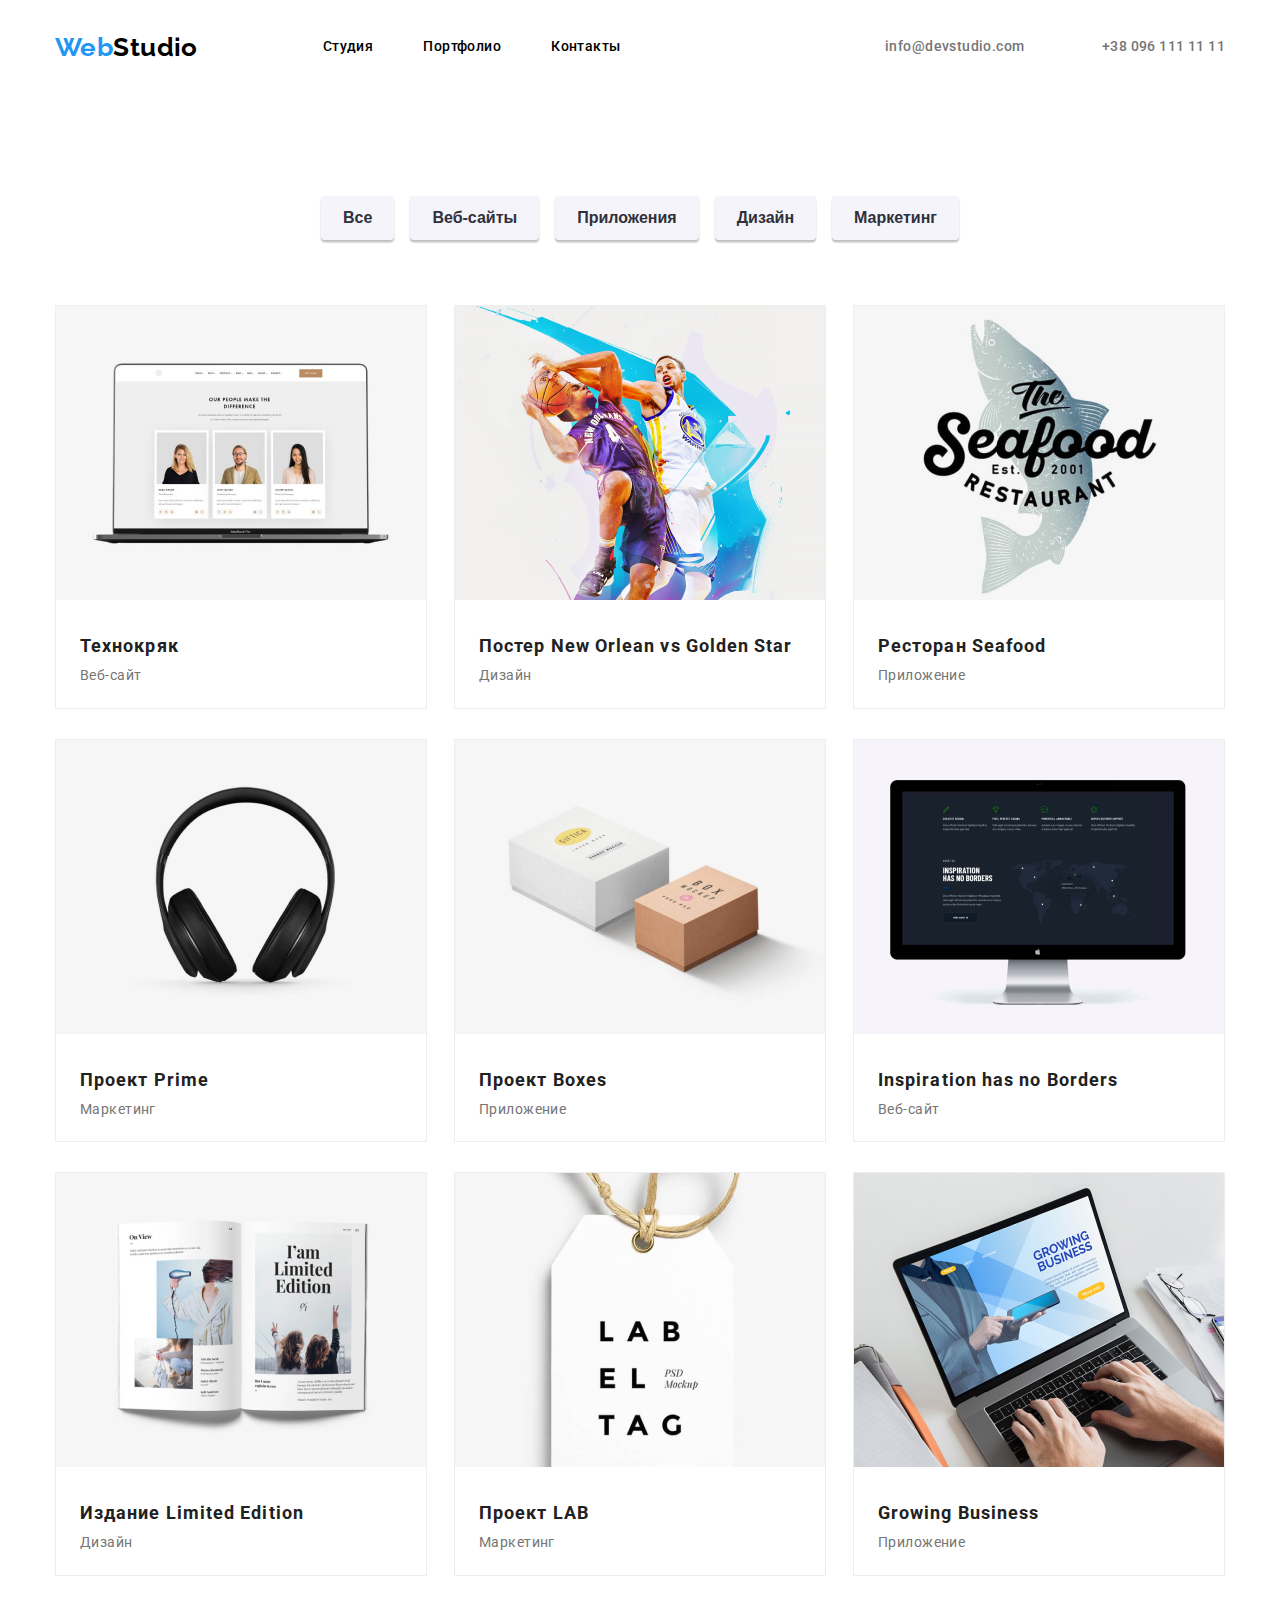
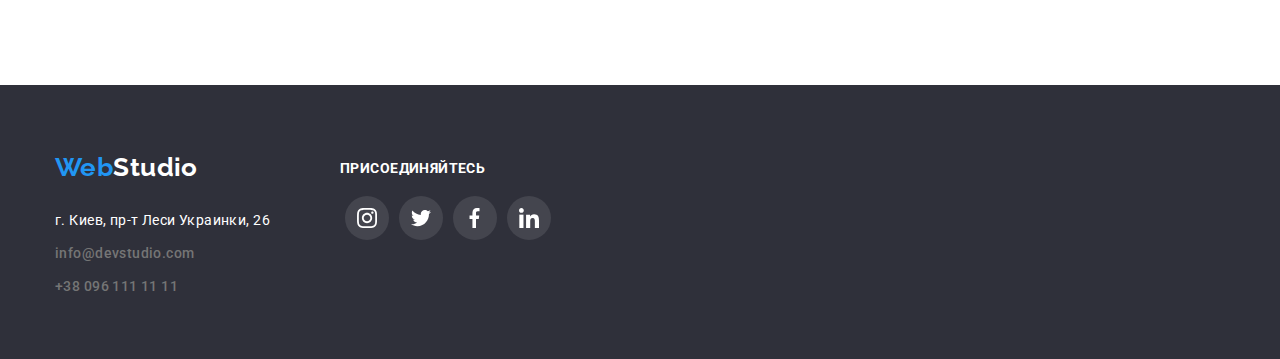
==== portfolio.html @ 5dfc267c "Initial commit" ====
<!DOCTYPE html>
<html lang="en">
<head>
    <meta charset="UTF-8">
    <meta http-equiv="X-UA-Compatible" content="IE=edge">
    <meta name="viewport" content="width=device-width, initial-scale=1.0">
    <title>KekPortfolio</title>
    <link rel="preconnect" href="https://fonts.googleapis.com">
    <link rel="preconnect" href="https://fonts.gstatic.com" crossorigin>
    <link href="https://fonts.googleapis.com/css2?family=Raleway:wght@700&family=Roboto:wght@400;500;700;900&display=swap"
        rel="stylesheet">
    <link rel="stylesheet" href="./css/reset.css">
    <link rel="stylesheet" href="./css/styles.css">
</head>
<body>
    <!-- HEADER -->
    <header class="header">
        <div class="header-inside">
            <nav class="webstudio-inline">
                <a class="webstudio" href="./index.html"><span class="web-blue">Web</span>Studio</a>
                <ul class="navigation">
                    <li><a class="nav-item" href="./index.html">Студия</a></li>
                    <li><a class="nav-item" href="">Портфолио</a></li>
                    <li><a class="nav-item" href="">Контакты</a></li>
                </ul>
            </nav>
            <div class="address-header">
                <a class="email" href="mailto:info@devstudio.com">info@devstudio.com</a>
                <a class="email" href="callto:380961111111">+38 096 111 11 11</a>
            </div>
        </div>
    </header>
    <!-- MAIN -->
    <main class="portfolio-main">
    <!-- buttons -->
        <section class="portfolio-inside">
            <ul class="pf-buttons">
                <li><button class="pf-button" type="button" >Все</button></li>
                <li><button class="pf-button" type="button" >Веб-сайты</button></li>
                <li><button class="pf-button" type="button" >Приложения</button></li>
                <li><button class="pf-button" type="button" >Дизайн</button></li>
                <li><button class="pf-button" type="button" >Маркетинг</button></li>
            </ul>
            <ul class="pf-pics">
                <li class="pf-item" >
                    <img src="./img/pf1.jpg" alt="ahahhah" width="370" >
                    <div class="pf-text" ><h3 class="pf-header" >Технокряк</h3>
                    <p>Веб-сайт</p>
                    </div>
                </li>
                <li class="pf-item" >
                    <img src="./img/pf2.jpg" alt="ahahhah" width="370" >
                    <div class="pf-text" ><h3 class="pf-header" >Постер New Orlean vs Golden Star</h3>
                    <p>Дизайн</p>
                    </div>
                </li>
                <li class="pf-item" >
                    <img src="./img/pf3.jpg" alt="ahahhah" width="370" >
                    <div class="pf-text" ><h3 class="pf-header" >Ресторан Seafood</h3>
                    <p>Приложение</p>
                    </div>
                </li>
                <li class="pf-item" >
                    <img src="./img/pf4.jpg" alt="ahahhah" width="370" >
                    <div class="pf-text" ><h3 class="pf-header" >Проект Prime</h3>
                    <p>Маркетинг</p>
                    </div>
                </li>
                <li class="pf-item" >
                    <img src="./img/pf5.jpg" alt="ahahhah" width="370" >
                    <div class="pf-text" ><h3 class="pf-header" >Проект Boxes</h3>
                    <p>Приложение</p>
                    </div>
                </li>
                <li class="pf-item" >
                    <img src="./img/pf6.jpg" alt="ahahhah" width="370" >
                    <div class="pf-text" ><h3 class="pf-header" >Inspiration has no Borders</h3>
                    <p>Веб-сайт</p>
                    </div>
                </li>
                <li class="pf-item" >
                    <img src="./img/pf7.jpg" alt="ahahhah" width="370" >
                    <div class="pf-text" ><h3 class="pf-header" >Издание Limited Edition</h3>
                    <p>Дизайн</p>
                    </div>
                </li>
                <li class="pf-item" >
                    <img src="./img/pf8.jpg" alt="ahahhah" width="370" >
                    <div class="pf-text" ><h3 class="pf-header" >Проект LAB</h3>
                    <p>Маркетинг</p>
                    </div>
                </li>
                <li class="pf-item" >
                    <img src="./img/pf9.jpg" alt="ahahhah" width="370" >
                    <div class="pf-text" ><h3 class="pf-header" >Growing Business</h3>
                    <p>Приложение</p>
                    </div>
                </li>
            </ul>
        </section>
    </main>
    <!-- FOOTER -->
    <footer class="footer">
        <div class="footer-inside">
            <div class="footer-adresses">
                <a class="webstudio white" href="./index.html"><span class="web-blue">Web</span>Studio</a>
                <address class="address"><a class="white"
                        href="https://www.google.com/maps/place/%D0%B1%D1%83%D0%BB.+%D0%9B%D0%B5%D1%81%D0%B8+%D0%A3%D0%BA%D1%80%D0%B0%D0%B8%D0%BD%D0%BA%D0%B8,+26,+%D0%9A%D0%B8%D0%B5%D0%B2,+02000/data=!4m2!3m1!1s0x40d4cf0e033ecbe9:0x57a4dffefec77da0?sa=X&ved=2ahUKEwjTja6EwPP2AhXPwosKHU-XCiwQ8gF6BAgHEAE">г.
                        Киев, пр-т Леси Украинки, 26</a></address>
                <a class="email ending" href="mailto:info@devstudio.com">info@devstudio.com</a>
                <a class="email" href="callto:380961111111">+38 096 111 11 11</a>
            </div>
            <div class="footer-socials">
                <!-- social links list -->
                <p class="fsoc-text">присоединяйтесь</p>
                <ul class="social-list-footer">
                    <li class="sl-item-footer">
                        <a href="#" class="sl-link-footer">
                            <svg class="sl-class-footer">
                                <use href="./img/svgs/sprunk.svg#icon-instagram"></use>
                            </svg>
                        </a>
                    </li>
                    <li class="sl-item-footer">
                        <a href="#" class="sl-link-footer">
                            <svg class="sl-class-footer">
                                <use href="./img/svgs/sprunk.svg#icon-twitter"></use>
                            </svg>
                        </a>
                    </li>
                    <li class="sl-item-footer">
                        <a href="#" class="sl-link-footer">
                            <svg class="sl-class-footer">
                                <use href="./img/svgs/sprunk.svg#icon-fbook"></use>
                            </svg>
                        </a>
                    </li>
                    <li class="sl-item-footer">
                        <a href="#" class="sl-link-footer">
                            <svg class="sl-class-footer">
                                <use href="./img/svgs/sprunk.svg#icon-linkedin"></use>
                            </svg>
                        </a>
                    </li>
                </ul>
            </div>
        </div>
    </footer>
</body>
</html>
---- css/styles.css ----
/* HEADER */
:root {
  --blue-color: #2196f3;
  --gray-color: #757575;
}
body {
  font-family: "Roboto";
  font-size: 14px;
  line-height: 1.7;
  color: #757575;
  letter-spacing: 0.03em;
}
a {
  text-decoration: none;
  color: black;
}

.header {
  padding: 25px 0;
}

.header-inside {
  max-width: 1170px;
  margin: 0 auto;
  /* padding: 25px 0; */
  display: flex;
  justify-content: space-between;
  flex-wrap: wrap;
}
.webstudio-inline {
  display: flex;
  flex-wrap: wrap;
}
.webstudio {
  font-family: "Raleway";
  font-style: normal;
  font-weight: 700;
  font-size: 26px;
}
.web-blue {
  color: var(--blue-color);
}
.navigation {
  margin-left: 100px;
  display: flex;
  justify-content: space-between;
  align-items: center;
}
.nav-item {
  margin: 0 25px 0 25px;
  font-weight: 500;
  transition: 0.5s;
}
.nav-item:hover {
  color: var(--blue-color);
}
.address-header {
  color: var(--gray-color);
  width: 340px;
  display: flex;
  justify-content: space-between;
  align-items: center;
}
.email {
  color: var(--gray-color);
  transition: 0.5s;
  font-weight: 500;
}
.email:hover {
  color: var(--blue-color);
}
.email:hover .svgsmall {
  fill: var(--blue-color)
}
.svgsmall {
  width: 16px;
  height: 12px;
  display: inline;
  margin-right: 10px;
  transition: 0.5s;
  fill: var(--gray-color)
}
/* SOLUTIONS FOR BUISNESS */
.solutions {
  display: flex;
  justify-content: center;
  height: 600px;
  background: linear-gradient(rgba(47, 48, 58, 0.4), rgba(47, 48, 58, 0.4)), url(../img/bgi.jpg) center/cover no-repeat ;
  background-color: ;
  padding: 200px 0;
}
.solutions-inside {
  max-width: 700px;
  text-align: center;
}
.solutions-text {
  text-transform: uppercase;
  font-weight: 900;
  font-size: 44px;
  line-height: 60px;
  color: white;
  letter-spacing: 0.06em;
}
.solutions-button {
  background-color: var(--blue-color);
  color: white;
  font-weight: 700;
  font-size: 16px;
  width: 200px;
  height: 50px;
  letter-spacing: 0.06em;
  margin-top: 30px;
  cursor: pointer;
  border-radius: 4px;
  border: 0px;
}

/* WHAT WE DO */
.whatWeDo {
  padding-bottom: 94px;
}
.whatWeDo-inside {
  max-width: 1170px;
  margin: 0 auto;
  padding-top: 94px;
}
/* 4 hor texts */
.sometexts {
  display: flex;
  justify-content: space-between;
}
.sometexts-item {
  max-width: 270px;
}
.sometexts-item-fill {
  width: 270px;
  height: 120px;
  border-radius: 4px;
  background-color: #F5F4FA;
  display: flex;
  justify-content: center;
  align-items: center;
  margin-bottom: 30px;
  }
.horiz-texts-svgs {
  height: 70px;
  }
.icon {
  display: inline-block;
  width: 70px;
  height: 70px;
}
.st-head {
  margin-bottom: 10px;
  font-weight: 700;
  line-height: 16px;
  letter-spacing: 0.03em;
  text-transform: uppercase;
  color: #212121;
}
/* wh we do text*/
.wwd-text {
  font-weight: 700;
  font-size: 36px;
  line-height: 42px;
  text-align: center;
  letter-spacing: 0.03em;
  color: #212121;
  margin-top: 94px;
}
/* 3 pics */
.pics {
  flex-wrap: wrap;
  margin-top: 50px;
  display: flex;
  justify-content: space-between;
}
/* DREAM TEAM */
.dreamTeam {
  background-color: #f5f4fa;
  padding-top: 94px;
  padding-bottom: 50px;
}
.dreamTeam-inside {
  max-width: 1170px;
  margin: 0 auto;
}
.dt-text {
  font-weight: 700;
  font-size: 36px;
  color: #212121;
  text-align: center;
  margin: 0px 0 50px 0;
}
.bobs {
  display: flex;
  flex-wrap: wrap;
  justify-content: space-between;
}
.bobs-item {

  display: flex;
  flex-direction: column;
  align-items: center;
  width: fit-content;
  box-shadow: 0px 1px 3px rgba(0, 0, 0, 0.12), 0px 1px 1px rgba(0, 0, 0, 0.14),
    0px 2px 1px rgba(0, 0, 0, 0.2);
  border-radius: 0px 0px 4px 4px;
  background-color: white;
}
.bobs-header {
  font-weight: 500;
  font-size: 16px;
  color: #212121;
}
.bobs-text {
  display: flex;
  flex-direction: column;
  align-items: center;
  padding: 30px 30px;
}
.bt-work {
  font-size: 16px;
  margin-top: 10px;
}
.social-list {
  margin-top: 16px;
  display: flex;
  justify-content: space-between;
}
.sl-item {
  margin: 0 5px;
  border-radius: 50%;
}
.social-list-link {
  
  height: 44px;
  width: 44px;
  display: flex;
  justify-content: center;
  align-items: center;
}
.sl-class {
  width: 20px;
  height: 20px;
  /* margin-top: 7px; */
  fill: #757575;
}
.sl-item:hover {
  background-color: var(--blue-color);
}

.social-list-link:hover .sl-class {
  fill: white;
}



/* CLIENTS */

.header-clients {
  font-weight: 700;
  font-size: 36px;
  color: #212121;
  text-align: center;
  margin-top: 94px;
}
.clients-list {
  display: flex;
  justify-content: space-between;
  max-width: 1170px;
  margin: 0 auto;
  margin-top: 50px;
  margin-bottom: 95px;
}
.clients-item {
  height: 50%;
  width: 50%;
  border: 1px solid #AFB1B8;
  border-radius: 4px;
  padding: 10px 35px;
  margin: 0 15px;
  fill: #AFB1B8;
  transition: 0.5s;
}
.clients-item:hover {
  fill: var(--blue-color);
  border-color: var(--blue-color);
}
.cl-list-item {
  display: flex;
  justify-content: center;
  align-items: center;
}


/* FOOTER */
.footer {
  background-color: #2f303a;
  padding: 60px 0;
}
.footer-inside {
  max-width: 1170px;
  display: flex;
  margin: 0 auto;
  
}
.footer-adresses {
  display: flex;
  flex-direction: column;
  justify-content: space-between;

}
.address {
  margin-top: 20px;
  color: white;
}
.ending {
  margin: 9px 0;
}
.white {
  color: white;
}
.footer-socials {
  margin: 15px 0 0 70px;
}
.fsoc-text {
  font-weight: 700;
  line-height: 16px;
  letter-spacing: 0.03em;
  text-transform: uppercase;
  color: #FFFFFF;
  margin-bottom: 20px;
}
.social-list-footer {
  display: flex;
  
}
.sl-item-footer {
  display: flex;
  justify-content: center;
  align-items: center;
  width: 44px;
  height: 44px;
  background-color: rgba(255, 255, 255, 0.1);
  margin: 0 5px;
  fill: white;
  border-radius: 50%;
}
.sl-link-footer {
  margin-top: 5px;
}
.sl-class-footer {
  margin-top: 3px;
  width: 20px;
  height: 20px;
}
.sl-item-footer:hover {
  background-color: var(--blue-color);
}
/* PORTFOLIO */
.portfolio-main {
  padding-top: 94px;
}
.portfolio-inside {
  max-width: 1170px;
  margin: 0 auto;
  padding-bottom: 94px;
}
.pf-buttons {
  display: flex;
  width: fit-content;
  margin: 0 auto;
}
.pf-button {
  color: #2f303a;
  padding: 13px 22px;
  margin: 8px;
  background-color: #f5f4fa;
  border-radius: 4px;
  border: 0;
  margin-bottom: 50px;
  cursor: pointer;
  transition: 0.5s;
  font-weight: 700;
  font-size: 16px;
  box-shadow: 0px 3px 1px rgba(0, 0, 0, 0.1),
  0px 1px 2px rgba(0, 0, 0, 0.08),
  0px 2px 2px rgba(0, 0, 0, 0.12);
}
.pf-button:hover {
  background-color: var(--blue-color);
  color: #f5f4fa;
}
.pf-pics {
  display: flex;
  justify-content: space-between;
  flex-wrap: wrap;
}
.pf-item {
  background: #ffffff;
  border: 1px solid #eeeeee;
  box-sizing: border-box;
  margin: 15px 0;
}
.pf-text {
  padding: 20px 24px;
}

.pf-header {
  font-family: "Roboto";
  font-style: normal;
  font-weight: 700;
  font-size: 18px;
  line-height: 36px;
  letter-spacing: 0.06em;
  color: #212121;
}
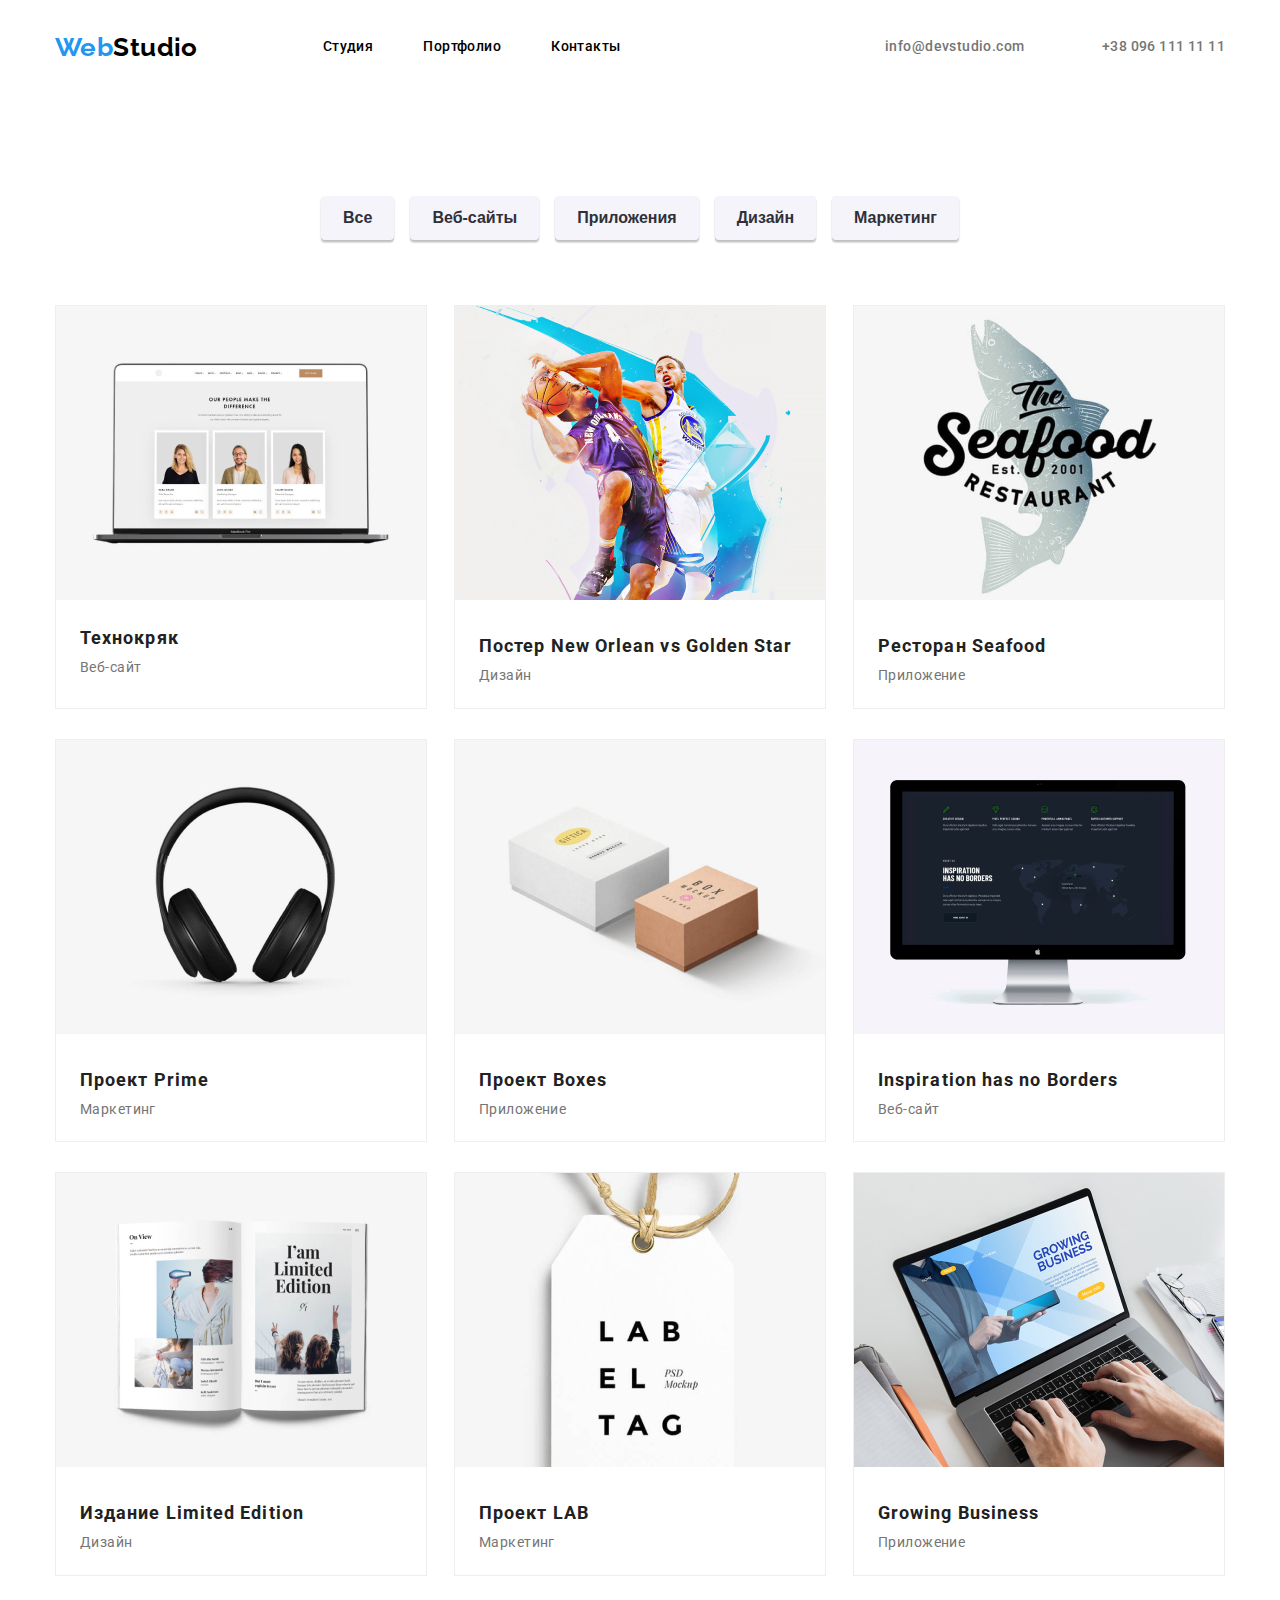
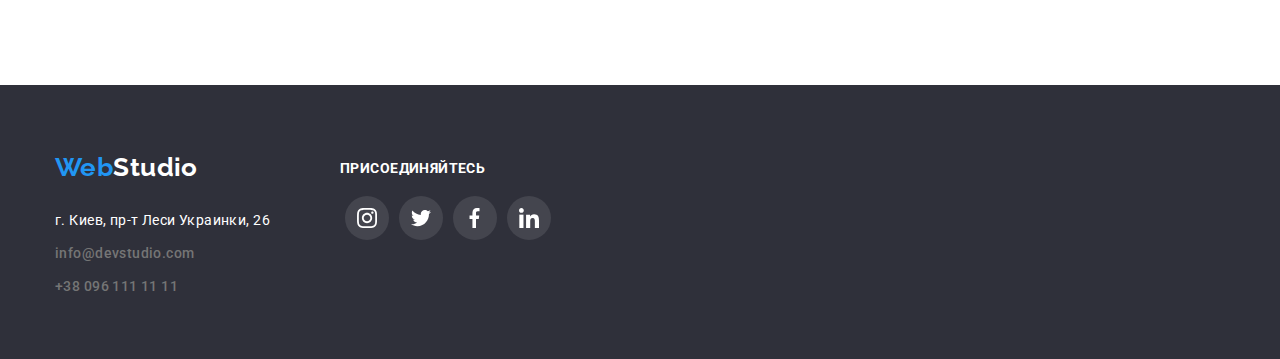
==== commit 77dae273: "v1 0" ====
--- a/portfolio.html
+++ b/portfolio.html
@@ -43,7 +43,12 @@
             </ul>
             <ul class="pf-pics">
                 <li class="pf-item" >
-                    <img src="./img/pf1.jpg" alt="ahahhah" width="370" >
+                    <div class="box">
+                        <div class="overlay">
+                            <p>Ресурс предлагает комплексные предложения с разным уровнем функционала и сервисов. Все это позволит посетителю получить
+                            исчерпывающие сведения о компании или частном лице.</p>
+                        </div>
+                    </div>
                     <div class="pf-text" ><h3 class="pf-header" >Технокряк</h3>
                     <p>Веб-сайт</p>
                     </div>
--- a/css/styles.css
+++ b/css/styles.css
@@ -86,7 +86,7 @@
   justify-content: center;
   height: 600px;
   background: linear-gradient(rgba(47, 48, 58, 0.4), rgba(47, 48, 58, 0.4)), url(../img/bgi.jpg) center/cover no-repeat ;
-  background-color: ;
+  background-color: rgba(0, 0, 0, 0.1);
   padding: 200px 0;
 }
 .solutions-inside {
@@ -114,7 +114,70 @@
   border-radius: 4px;
   border: 0px;
 }
-
+/* modal window */
+.is-hidden {
+  visibility: hidden;
+  opacity: 0;
+}
+.backdrop {
+  position: fixed;
+  display: flex;
+  justify-content: center;
+  align-items: center;
+  width: 100%;
+  height: 100%;
+  top: 0;
+  left: 0;
+  background-color: rgba(0, 0, 0, 0.4);
+}
+.modal {
+  position: relative;
+  height: 581px;
+  width: 528px;
+  padding: 40px;
+  background-color: #fff;
+  
+}
+.modal-close {
+  position: absolute;
+  width: 30px;
+  height: 30px;
+  top: 30px;
+  right: 30px;
+  border: 1px solid rgba(0, 0, 0, 0.1);
+  border-radius: 50%;
+}
+.modal-close::before {
+  content: '';
+  display: inline-block;
+  position: absolute;
+  width: 18px;
+  height: 2px;
+  top: 13px;
+  right: 5px;
+  background-color: rgba(0, 0, 0, 0.1);
+  transform: rotate(45deg);
+}
+
+.modal-close::after {
+  content: '';
+  display: inline-block;
+  position: absolute;
+  width: 18px;
+  height: 2px;
+  top: 13px;
+  right: 5px;
+  background-color: rgba(0, 0, 0, 0.1);
+  transform: rotate(-45deg);
+}
+
+.modal-close:hover {
+  background-color: var(--blue-color);
+}
+
+.modal-close-btn::after {
+  
+}
 /* WHAT WE DO */
 .whatWeDo {
   padding-bottom: 94px;
@@ -174,6 +237,21 @@
   margin-top: 50px;
   display: flex;
   justify-content: space-between;
+}
+.pics-item {
+  position: relative;
+}
+.pics-text {
+  position: absolute;
+  width: 370px;
+  height: 70px;
+  text-align: center;
+  color: #fff;
+  font-weight: 700;
+  bottom: 7px;
+  padding: 27px 0;
+  text-transform: uppercase;
+  background-color: rgba(47, 48, 58, 0.8);
 }
 /* DREAM TEAM */
 .dreamTeam {
@@ -402,7 +480,54 @@
   border: 1px solid #eeeeee;
   box-sizing: border-box;
   margin: 15px 0;
-}
+  transition: 250ms;
+  transition-timing-function: cubic-bezier(0.4,
+  0,
+  0.2,
+  1);
+}
+
+.box {
+  position: relative;
+  width: 370px;
+  height: 294px;
+  margin-left: auto;
+  margin-right: auto;
+  background: url(../img/pf1.jpg);
+  overflow: hidden;
+}
+
+.pf-item:hover .overlay {
+  transform: translatey(0);
+}
+.pf-item:hover {
+  box-shadow: 0px 1px 1px rgba(0, 0, 0, 0.12),
+  0px 4px 4px rgba(0, 0, 0, 0.06),
+  1px 4px 6px rgba(0, 0, 0, 0.16);
+}
+.overlay {
+  font-size: 18px;
+  line-height: 28px;
+  letter-spacing: 0.03em;
+  padding: 53px 24px;
+  position: absolute;
+  top: 0;
+  left: 0;
+  width: 100%;
+  height: 100%;
+  background-color: rgba(33, 150, 243, 0.9);
+  transform: translatey(+100%);
+  transition: transform 250ms ease;
+
+}
+
+.overlay>p {
+  color: #fff;
+  padding: 10px;
+  margin: 0;
+  font-size: 18px;
+}
+
 .pf-text {
   padding: 20px 24px;
 }
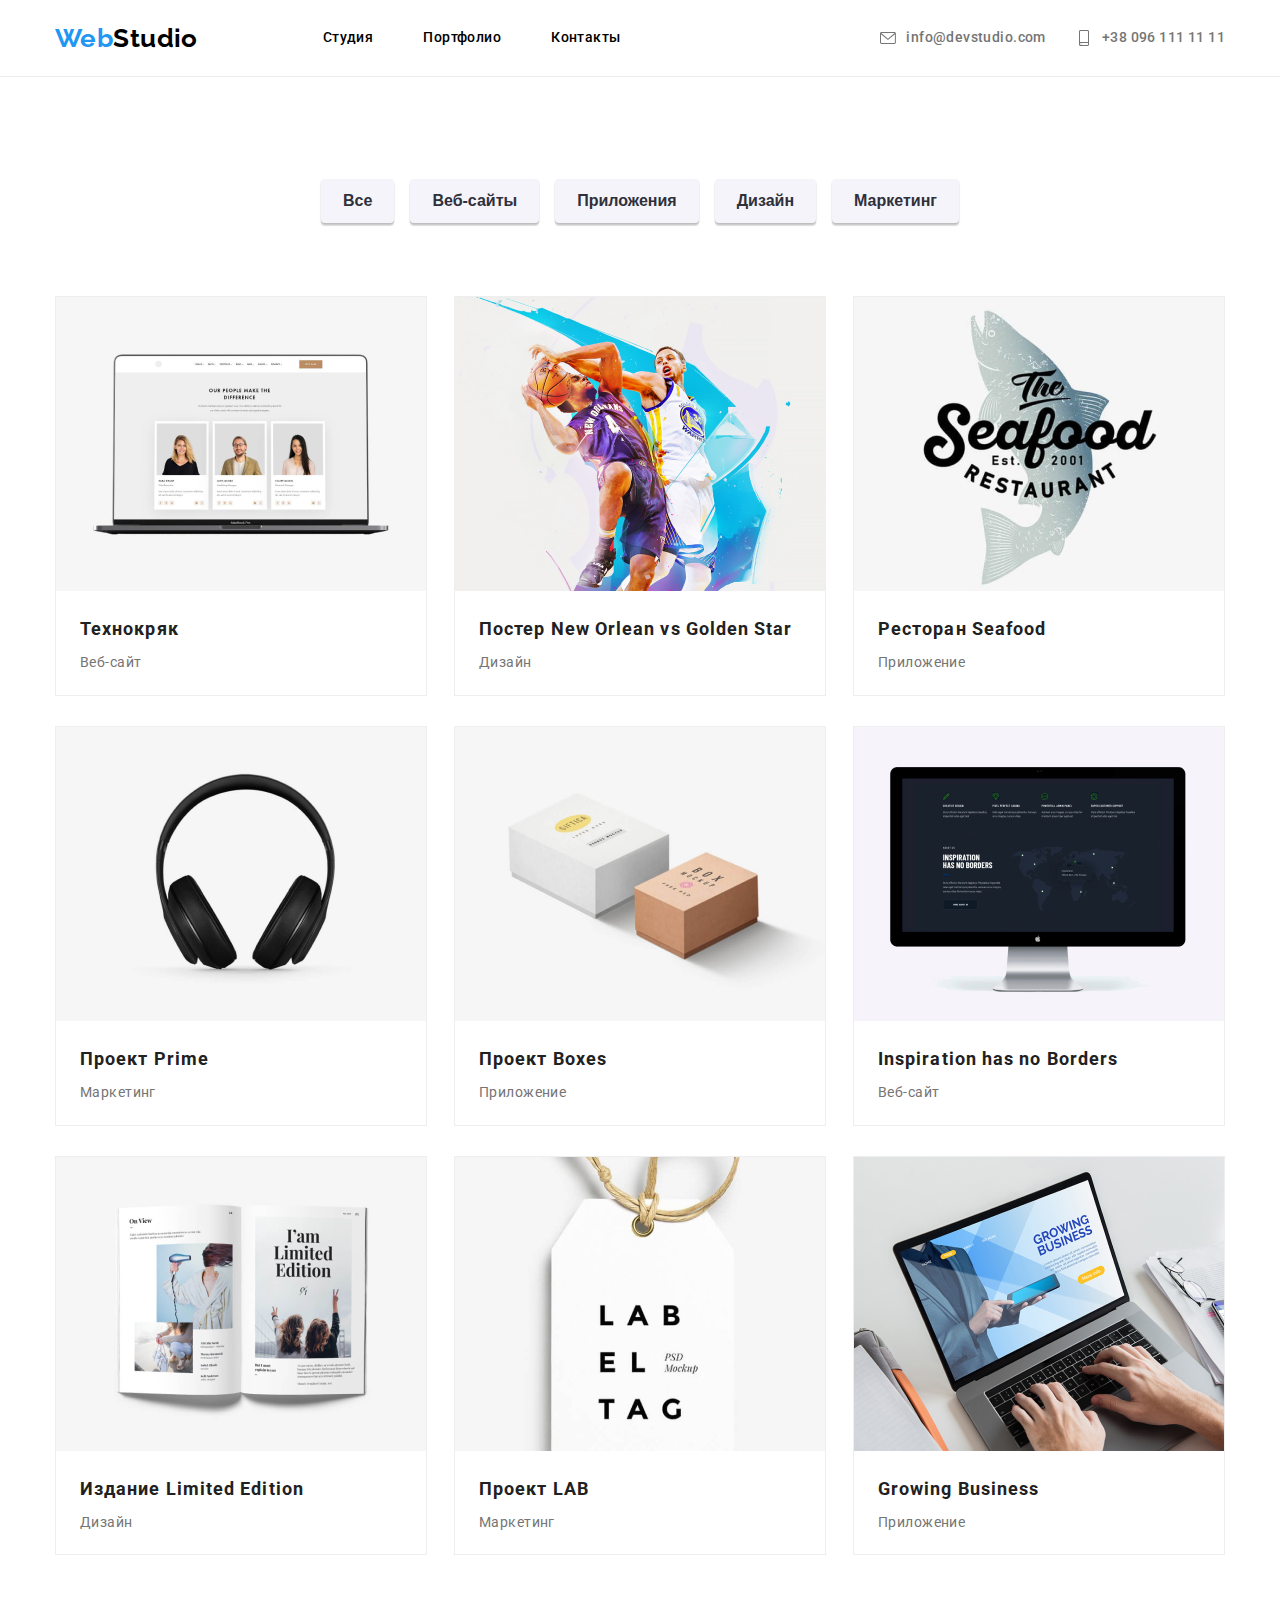
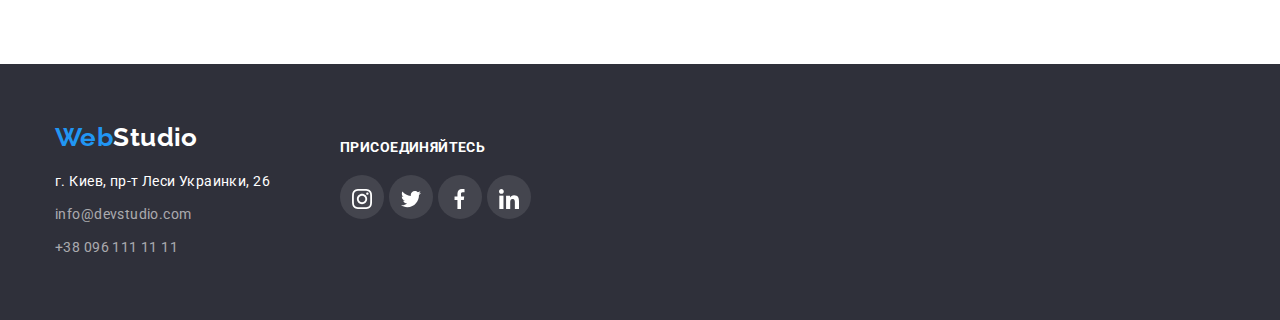
==== commit 08489b97: "v1.1" ====
--- a/portfolio.html
+++ b/portfolio.html
@@ -15,25 +15,31 @@
 <body>
     <!-- HEADER -->
     <header class="header">
-        <div class="header-inside">
-            <nav class="webstudio-inline">
-                <a class="webstudio" href="./index.html"><span class="web-blue">Web</span>Studio</a>
-                <ul class="navigation">
-                    <li><a class="nav-item" href="./index.html">Студия</a></li>
-                    <li><a class="nav-item" href="">Портфолио</a></li>
-                    <li><a class="nav-item" href="">Контакты</a></li>
+        <div class="header__container container">
+            <nav class="header__nav">
+                <a class="logo" href="./index.html"><span class="logo__colored">Web</span>Studio</a>
+                <ul class="header__menu">
+                    <li class="header__menu-item"><a class="header__menu-link" href="./index.html">Студия</a></li>
+                    <li class="header__menu-item"><a class="header__menu-link" href="./portfolio.html">Портфолио</a></li>
+                    <li class="header__menu-item"><a class="header__menu-link" href="">Контакты</a></li>
                 </ul>
             </nav>
-            <div class="address-header">
-                <a class="email" href="mailto:info@devstudio.com">info@devstudio.com</a>
-                <a class="email" href="callto:380961111111">+38 096 111 11 11</a>
-            </div>
+            <ul class="header__address">
+                <li class="header__address-item"><a class="header__address-link" href="mailto:info@devstudio.com"><svg
+                            class="header__address-icon">
+                            <use href="./img/svgs/sprunk.svg#icon-email"></use>
+                        </svg>info@devstudio.com</a></li>
+                <li class="header__address-item"><a class="header__address-link" href="callto:380961111111"><svg
+                            class="header__address-icon">
+                            <use href="./img/svgs/sprunk.svg#icon-callto"></use>
+                        </svg>+38 096 111 11 11</a></li>
+            </ul>
         </div>
     </header>
     <!-- MAIN -->
-    <main class="portfolio-main">
+    <main>
     <!-- buttons -->
-        <section class="portfolio-inside">
+        <section class="container _inside">
             <ul class="pf-buttons">
                 <li><button class="pf-button" type="button" >Все</button></li>
                 <li><button class="pf-button" type="button" >Веб-сайты</button></li>
@@ -44,59 +50,116 @@
             <ul class="pf-pics">
                 <li class="pf-item" >
                     <div class="box">
+                        <img src="./img/pf1.jpg" alt=""> 
                         <div class="overlay">
                             <p>Ресурс предлагает комплексные предложения с разным уровнем функционала и сервисов. Все это позволит посетителю получить
                             исчерпывающие сведения о компании или частном лице.</p>
                         </div>
                     </div>
-                    <div class="pf-text" ><h3 class="pf-header" >Технокряк</h3>
+                    <div class="pf-text" >
+                        <h3 class="pf-header">Технокряк</h3>
                     <p>Веб-сайт</p>
                     </div>
                 </li>
                 <li class="pf-item" >
-                    <img src="./img/pf2.jpg" alt="ahahhah" width="370" >
+                    <div class="box box-item2">
+                        <div class="overlay">
+                            <p>Ресурс предлагает комплексные предложения с разным уровнем функционала и сервисов. Все это позволит
+                                посетителю получить
+                                исчерпывающие сведения о компании или частном лице.</p>
+                        </div>
+                    </div>
+                  
                     <div class="pf-text" ><h3 class="pf-header" >Постер New Orlean vs Golden Star</h3>
                     <p>Дизайн</p>
                     </div>
                 </li>
                 <li class="pf-item" >
-                    <img src="./img/pf3.jpg" alt="ahahhah" width="370" >
+                    <div class="box box-item3">
+                        <div class="overlay">
+                            <p>Ресурс предлагает комплексные предложения с разным уровнем функционала и сервисов. Все это позволит
+                                посетителю получить
+                                исчерпывающие сведения о компании или частном лице.</p>
+                        </div>
+                    </div>
+                    
                     <div class="pf-text" ><h3 class="pf-header" >Ресторан Seafood</h3>
                     <p>Приложение</p>
                     </div>
                 </li>
                 <li class="pf-item" >
-                    <img src="./img/pf4.jpg" alt="ahahhah" width="370" >
+                    <div class="box box-item4">
+                        <div class="overlay">
+                            <p>Ресурс предлагает комплексные предложения с разным уровнем функционала и сервисов. Все это позволит
+                                посетителю получить
+                                исчерпывающие сведения о компании или частном лице.</p>
+                        </div>
+                    </div>
+                    
                     <div class="pf-text" ><h3 class="pf-header" >Проект Prime</h3>
                     <p>Маркетинг</p>
                     </div>
                 </li>
                 <li class="pf-item" >
-                    <img src="./img/pf5.jpg" alt="ahahhah" width="370" >
+                    <div class="box box-item5">
+                        <div class="overlay">
+                            <p>Ресурс предлагает комплексные предложения с разным уровнем функционала и сервисов. Все это позволит
+                                посетителю получить
+                                исчерпывающие сведения о компании или частном лице.</p>
+                        </div>
+                    </div>
+                   
                     <div class="pf-text" ><h3 class="pf-header" >Проект Boxes</h3>
                     <p>Приложение</p>
                     </div>
                 </li>
                 <li class="pf-item" >
-                    <img src="./img/pf6.jpg" alt="ahahhah" width="370" >
+                    <div class="box box-item6">
+                        <div class="overlay">
+                            <p>Ресурс предлагает комплексные предложения с разным уровнем функционала и сервисов. Все это позволит
+                                посетителю получить
+                                исчерпывающие сведения о компании или частном лице.</p>
+                        </div>
+                    </div>
+                    
                     <div class="pf-text" ><h3 class="pf-header" >Inspiration has no Borders</h3>
                     <p>Веб-сайт</p>
                     </div>
                 </li>
                 <li class="pf-item" >
-                    <img src="./img/pf7.jpg" alt="ahahhah" width="370" >
+                    <div class="box box-item7">
+                        <div class="overlay">
+                            <p>Ресурс предлагает комплексные предложения с разным уровнем функционала и сервисов. Все это позволит
+                                посетителю получить
+                                исчерпывающие сведения о компании или частном лице.</p>
+                        </div>
+                    </div>
+                    
                     <div class="pf-text" ><h3 class="pf-header" >Издание Limited Edition</h3>
                     <p>Дизайн</p>
                     </div>
                 </li>
                 <li class="pf-item" >
-                    <img src="./img/pf8.jpg" alt="ahahhah" width="370" >
+                    <div class="box box-item8">
+                        <div class="overlay">
+                            <p>Ресурс предлагает комплексные предложения с разным уровнем функционала и сервисов. Все это позволит
+                                посетителю получить
+                                исчерпывающие сведения о компании или частном лице.</p>
+                        </div>
+                    </div>
+                    
                     <div class="pf-text" ><h3 class="pf-header" >Проект LAB</h3>
                     <p>Маркетинг</p>
                     </div>
                 </li>
                 <li class="pf-item" >
-                    <img src="./img/pf9.jpg" alt="ahahhah" width="370" >
+                    <div class="box box-item9">
+                        <div class="overlay">
+                            <p>Ресурс предлагает комплексные предложения с разным уровнем функционала и сервисов. Все это позволит
+                                посетителю получить
+                                исчерпывающие сведения о компании или частном лице.</p>
+                        </div>
+                    </div>
                     <div class="pf-text" ><h3 class="pf-header" >Growing Business</h3>
                     <p>Приложение</p>
                     </div>
@@ -106,43 +169,43 @@
     </main>
     <!-- FOOTER -->
     <footer class="footer">
-        <div class="footer-inside">
-            <div class="footer-adresses">
-                <a class="webstudio white" href="./index.html"><span class="web-blue">Web</span>Studio</a>
+        <div class="container _footer">
+            <div class="footer__adress">
+                <a class="logo white" href="./index.html"><span class="logo__colored">Web</span>Studio</a>
                 <address class="address"><a class="white"
                         href="https://www.google.com/maps/place/%D0%B1%D1%83%D0%BB.+%D0%9B%D0%B5%D1%81%D0%B8+%D0%A3%D0%BA%D1%80%D0%B0%D0%B8%D0%BD%D0%BA%D0%B8,+26,+%D0%9A%D0%B8%D0%B5%D0%B2,+02000/data=!4m2!3m1!1s0x40d4cf0e033ecbe9:0x57a4dffefec77da0?sa=X&ved=2ahUKEwjTja6EwPP2AhXPwosKHU-XCiwQ8gF6BAgHEAE">г.
                         Киев, пр-т Леси Украинки, 26</a></address>
                 <a class="email ending" href="mailto:info@devstudio.com">info@devstudio.com</a>
                 <a class="email" href="callto:380961111111">+38 096 111 11 11</a>
             </div>
-            <div class="footer-socials">
+            <div class="footer__socials">
                 <!-- social links list -->
-                <p class="fsoc-text">присоединяйтесь</p>
-                <ul class="social-list-footer">
-                    <li class="sl-item-footer">
-                        <a href="#" class="sl-link-footer">
-                            <svg class="sl-class-footer">
+                <p class="footer__text">присоединяйтесь</p>
+                <ul class="socials-footer">
+                    <li class="socials-footer__item">
+                        <a href="#" class="socials-footer__link">
+                            <svg class="socials-footer__svg">
                                 <use href="./img/svgs/sprunk.svg#icon-instagram"></use>
                             </svg>
                         </a>
                     </li>
-                    <li class="sl-item-footer">
-                        <a href="#" class="sl-link-footer">
-                            <svg class="sl-class-footer">
+                    <li class="socials-footer__item">
+                        <a href="#" class="socials-footer__link">
+                            <svg class="socials-footer__svg">
                                 <use href="./img/svgs/sprunk.svg#icon-twitter"></use>
                             </svg>
                         </a>
                     </li>
-                    <li class="sl-item-footer">
-                        <a href="#" class="sl-link-footer">
-                            <svg class="sl-class-footer">
+                    <li class="socials-footer__item">
+                        <a href="#" class="socials-footer__link">
+                            <svg class="socials-footer__svg">
                                 <use href="./img/svgs/sprunk.svg#icon-fbook"></use>
                             </svg>
                         </a>
                     </li>
-                    <li class="sl-item-footer">
-                        <a href="#" class="sl-link-footer">
-                            <svg class="sl-class-footer">
+                    <li class="socials-footer__item">
+                        <a href="#" class="socials-footer__link">
+                            <svg class="socials-footer__svg">
                                 <use href="./img/svgs/sprunk.svg#icon-linkedin"></use>
                             </svg>
                         </a>
--- a/css/styles.css
+++ b/css/styles.css
@@ -14,67 +14,75 @@
   text-decoration: none;
   color: black;
 }
-
+.container {
+max-width: 1170px;
+margin: 0 auto;
+}
 .header {
   padding: 25px 0;
-}
-
-.header-inside {
-  max-width: 1170px;
-  margin: 0 auto;
-  /* padding: 25px 0; */
-  display: flex;
-  justify-content: space-between;
-  flex-wrap: wrap;
-}
-.webstudio-inline {
-  display: flex;
-  flex-wrap: wrap;
-}
-.webstudio {
+  border-bottom: 1px solid #ececec;
+}
+
+.header__container {
+  display: flex;
+  justify-content: space-between;
+  align-items: center;
+}
+.header__nav {
+  display: flex;
+}
+.logo {
+  line-height: 1;
   font-family: "Raleway";
   font-style: normal;
   font-weight: 700;
   font-size: 26px;
 }
-.web-blue {
+.logo__colored {
   color: var(--blue-color);
 }
-.navigation {
+
+.header__menu {
   margin-left: 100px;
   display: flex;
   justify-content: space-between;
   align-items: center;
 }
-.nav-item {
+.header__menu-item {
   margin: 0 25px 0 25px;
+}
+.header__menu-link {
   font-weight: 500;
   transition: 0.5s;
 }
-.nav-item:hover {
+.header__menu-link:hover {
   color: var(--blue-color);
 }
-.address-header {
-  color: var(--gray-color);
-  width: 340px;
-  display: flex;
-  justify-content: space-between;
-  align-items: center;
-}
-.email {
+.header__address {
+  display: flex;
+  justify-content: space-between;
+  align-items: center;
+}
+.header__address-item {
+  margin-left: 30px;
+}
+
+.header__address-link {
   color: var(--gray-color);
   transition: 0.5s;
   font-weight: 500;
-}
-.email:hover {
+  display: flex;
+  align-items: center;
+}
+.header__address-link:hover {
   color: var(--blue-color);
 }
-.email:hover .svgsmall {
+.header__address-link:hover .header__address-icon {
   fill: var(--blue-color)
 }
-.svgsmall {
+.header__address-icon {
   width: 16px;
-  height: 12px;
+  height: 16px;
   display: inline;
   margin-right: 10px;
   transition: 0.5s;
@@ -89,11 +97,11 @@
   background-color: rgba(0, 0, 0, 0.1);
   padding: 200px 0;
 }
-.solutions-inside {
+.solutions__container {
   max-width: 700px;
   text-align: center;
 }
-.solutions-text {
+.solutions__text {
   text-transform: uppercase;
   font-weight: 900;
   font-size: 44px;
@@ -101,13 +109,12 @@
   color: white;
   letter-spacing: 0.06em;
 }
-.solutions-button {
+.solutions__button {
   background-color: var(--blue-color);
   color: white;
   font-weight: 700;
   font-size: 16px;
-  width: 200px;
-  height: 50px;
+  padding: 15px 32px;
   letter-spacing: 0.06em;
   margin-top: 30px;
   cursor: pointer;
@@ -179,23 +186,19 @@
   
 }
 /* WHAT WE DO */
-.whatWeDo {
-  padding-bottom: 94px;
-}
-.whatWeDo-inside {
-  max-width: 1170px;
-  margin: 0 auto;
-  padding-top: 94px;
+.what-we-do {
+  padding: 94px 0;
 }
 /* 4 hor texts */
-.sometexts {
-  display: flex;
-  justify-content: space-between;
-}
-.sometexts-item {
+.what-we-do {
+  display: flex;
+  justify-content: space-between;
+}
+.what-we-do__item {
   max-width: 270px;
-}
-.sometexts-item-fill {
+  margin: 0 15px;
+}
+.what-we-do__item-pic {
   width: 270px;
   height: 120px;
   border-radius: 4px;
@@ -205,7 +208,7 @@
   align-items: center;
   margin-bottom: 30px;
   }
-.horiz-texts-svgs {
+.what-we-do__svgs {
   height: 70px;
   }
 .icon {
@@ -213,7 +216,7 @@
   width: 70px;
   height: 70px;
 }
-.st-head {
+.what-we-do__header {
   margin-bottom: 10px;
   font-weight: 700;
   line-height: 16px;
@@ -222,7 +225,7 @@
   color: #212121;
 }
 /* wh we do text*/
-.wwd-text {
+.what-we-do__main-header {
   font-weight: 700;
   font-size: 36px;
   line-height: 42px;
@@ -232,16 +235,16 @@
   margin-top: 94px;
 }
 /* 3 pics */
-.pics {
+.what-we-do__pics {
   flex-wrap: wrap;
   margin-top: 50px;
   display: flex;
   justify-content: space-between;
 }
-.pics-item {
+.what-we-do__pics-item {
   position: relative;
 }
-.pics-text {
+.what-we-do__pics-text {
   position: absolute;
   width: 370px;
   height: 70px;
@@ -253,30 +256,30 @@
   text-transform: uppercase;
   background-color: rgba(47, 48, 58, 0.8);
 }
+
 /* DREAM TEAM */
-.dreamTeam {
+
+.dream-team {
   background-color: #f5f4fa;
   padding-top: 94px;
   padding-bottom: 50px;
 }
-.dreamTeam-inside {
-  max-width: 1170px;
-  margin: 0 auto;
-}
-.dt-text {
+.dream-team__main-header {
   font-weight: 700;
   font-size: 36px;
   color: #212121;
   text-align: center;
   margin: 0px 0 50px 0;
 }
-.bobs {
+.dream-team__bobs {
   display: flex;
   flex-wrap: wrap;
-  justify-content: space-between;
-}
-.bobs-item {
-
+  flex-direction: row;
+  justify-content: space-between;
+}
+
+.dream-team__bobs-item {
+  width: 270px;
   display: flex;
   flex-direction: column;
   align-items: center;
@@ -286,18 +289,18 @@
   border-radius: 0px 0px 4px 4px;
   background-color: white;
 }
-.bobs-header {
+.dream-team__bobs-header {
   font-weight: 500;
   font-size: 16px;
   color: #212121;
 }
-.bobs-text {
+.dream-team__bobs-text {
   display: flex;
   flex-direction: column;
   align-items: center;
   padding: 30px 30px;
 }
-.bt-work {
+.dream-team__bobs-work {
   font-size: 16px;
   margin-top: 10px;
 }
@@ -306,29 +309,28 @@
   display: flex;
   justify-content: space-between;
 }
-.sl-item {
+.social-list__item {
   margin: 0 5px;
   border-radius: 50%;
 }
-.social-list-link {
-  
+.social-list__link {
   height: 44px;
   width: 44px;
   display: flex;
   justify-content: center;
   align-items: center;
 }
-.sl-class {
+.social-list__icon {
   width: 20px;
   height: 20px;
   /* margin-top: 7px; */
   fill: #757575;
 }
-.sl-item:hover {
+.social-list__item:hover {
   background-color: var(--blue-color);
 }
 
-.social-list-link:hover .sl-class {
+.social-list__item:hover .social-list__icon {
   fill: white;
 }
 
@@ -336,24 +338,27 @@
 
 /* CLIENTS */
 
-.header-clients {
+.clients__header {
   font-weight: 700;
   font-size: 36px;
   color: #212121;
   text-align: center;
   margin-top: 94px;
 }
-.clients-list {
-  display: flex;
-  justify-content: space-between;
-  max-width: 1170px;
-  margin: 0 auto;
+.clients__list {
+  display: flex;
+  justify-content: space-between;
   margin-top: 50px;
   margin-bottom: 95px;
 }
-.clients-item {
-  height: 50%;
-  width: 50%;
+.clients__item {
+  display: flex;
+  justify-content: center;
+  align-items: center;
+}
+.clients__icon {
+  height: 60px;
+  width: 106px;
   border: 1px solid #AFB1B8;
   border-radius: 4px;
   padding: 10px 35px;
@@ -361,29 +366,20 @@
   fill: #AFB1B8;
   transition: 0.5s;
 }
-.clients-item:hover {
+.clients__icon:hover {
   fill: var(--blue-color);
   border-color: var(--blue-color);
 }
-.cl-list-item {
-  display: flex;
-  justify-content: center;
-  align-items: center;
-}
-
 
 /* FOOTER */
 .footer {
   background-color: #2f303a;
   padding: 60px 0;
 }
-.footer-inside {
-  max-width: 1170px;
-  display: flex;
-  margin: 0 auto;
-  
-}
-.footer-adresses {
+._footer {
+  display: flex;
+}
+.footer__adress {
   display: flex;
   flex-direction: column;
   justify-content: space-between;
@@ -393,16 +389,19 @@
   margin-top: 20px;
   color: white;
 }
+.email {
+  color:  #FFFFFF99;
+}
 .ending {
   margin: 9px 0;
 }
 .white {
   color: white;
 }
-.footer-socials {
+.footer__socials {
   margin: 15px 0 0 70px;
 }
-.fsoc-text {
+.footer__text {
   font-weight: 700;
   line-height: 16px;
   letter-spacing: 0.03em;
@@ -410,45 +409,43 @@
   color: #FFFFFF;
   margin-bottom: 20px;
 }
-.social-list-footer {
+.socials-footer {
   display: flex;
   
 }
-.sl-item-footer {
+.socials-footer__item {
   display: flex;
   justify-content: center;
   align-items: center;
   width: 44px;
   height: 44px;
   background-color: rgba(255, 255, 255, 0.1);
-  margin: 0 5px;
+  margin: 0 5px 0 0;
   fill: white;
   border-radius: 50%;
 }
-.sl-link-footer {
-  margin-top: 5px;
-}
-.sl-class-footer {
+.socials-footer__link {
+  display: flex;
+  justify-content: center;
+  align-items: center;
+}
+.socials-footer__svg {
   margin-top: 3px;
   width: 20px;
   height: 20px;
 }
-.sl-item-footer:hover {
+.socials-footer__item:hover {
   background-color: var(--blue-color);
 }
 /* PORTFOLIO */
-.portfolio-main {
-  padding-top: 94px;
-}
-.portfolio-inside {
-  max-width: 1170px;
-  margin: 0 auto;
-  padding-bottom: 94px;
+._inside {
+  padding: 94px 0;
 }
 .pf-buttons {
   display: flex;
   width: fit-content;
   margin: 0 auto;
+  margin-bottom: 50px;
 }
 .pf-button {
   color: #2f303a;
@@ -457,7 +454,6 @@
   background-color: #f5f4fa;
   border-radius: 4px;
   border: 0;
-  margin-bottom: 50px;
   cursor: pointer;
   transition: 0.5s;
   font-weight: 700;
@@ -466,7 +462,7 @@
   0px 1px 2px rgba(0, 0, 0, 0.08),
   0px 2px 2px rgba(0, 0, 0, 0.12);
 }
-.pf-button:hover {
+.pf-button:hover, .pf-button:focus {
   background-color: var(--blue-color);
   color: #f5f4fa;
 }
@@ -493,9 +489,17 @@
   height: 294px;
   margin-left: auto;
   margin-right: auto;
-  background: url(../img/pf1.jpg);
   overflow: hidden;
 }
+.box-item1 {background: url(../img/pf1.jpg);}
+.box-item2 {background: url(../img/pf2.jpg);}
+.box-item3 {background: url(../img/pf3.jpg);}
+.box-item4 {background: url(../img/pf4.jpg);}
+.box-item5 {background: url(../img/pf5.jpg);}
+.box-item6 {background: url(../img/pf6.jpg);}
+.box-item7 {background: url(../img/pf7.jpg);}
+.box-item8 {background: url(../img/pf8.jpg);}
+.box-item9 {background: url(../img/pf9.jpg);}
 
 .pf-item:hover .overlay {
   transform: translatey(0);
@@ -540,4 +544,5 @@
   line-height: 36px;
   letter-spacing: 0.06em;
   color: #212121;
-}
+  margin-bottom: 4px;
+}
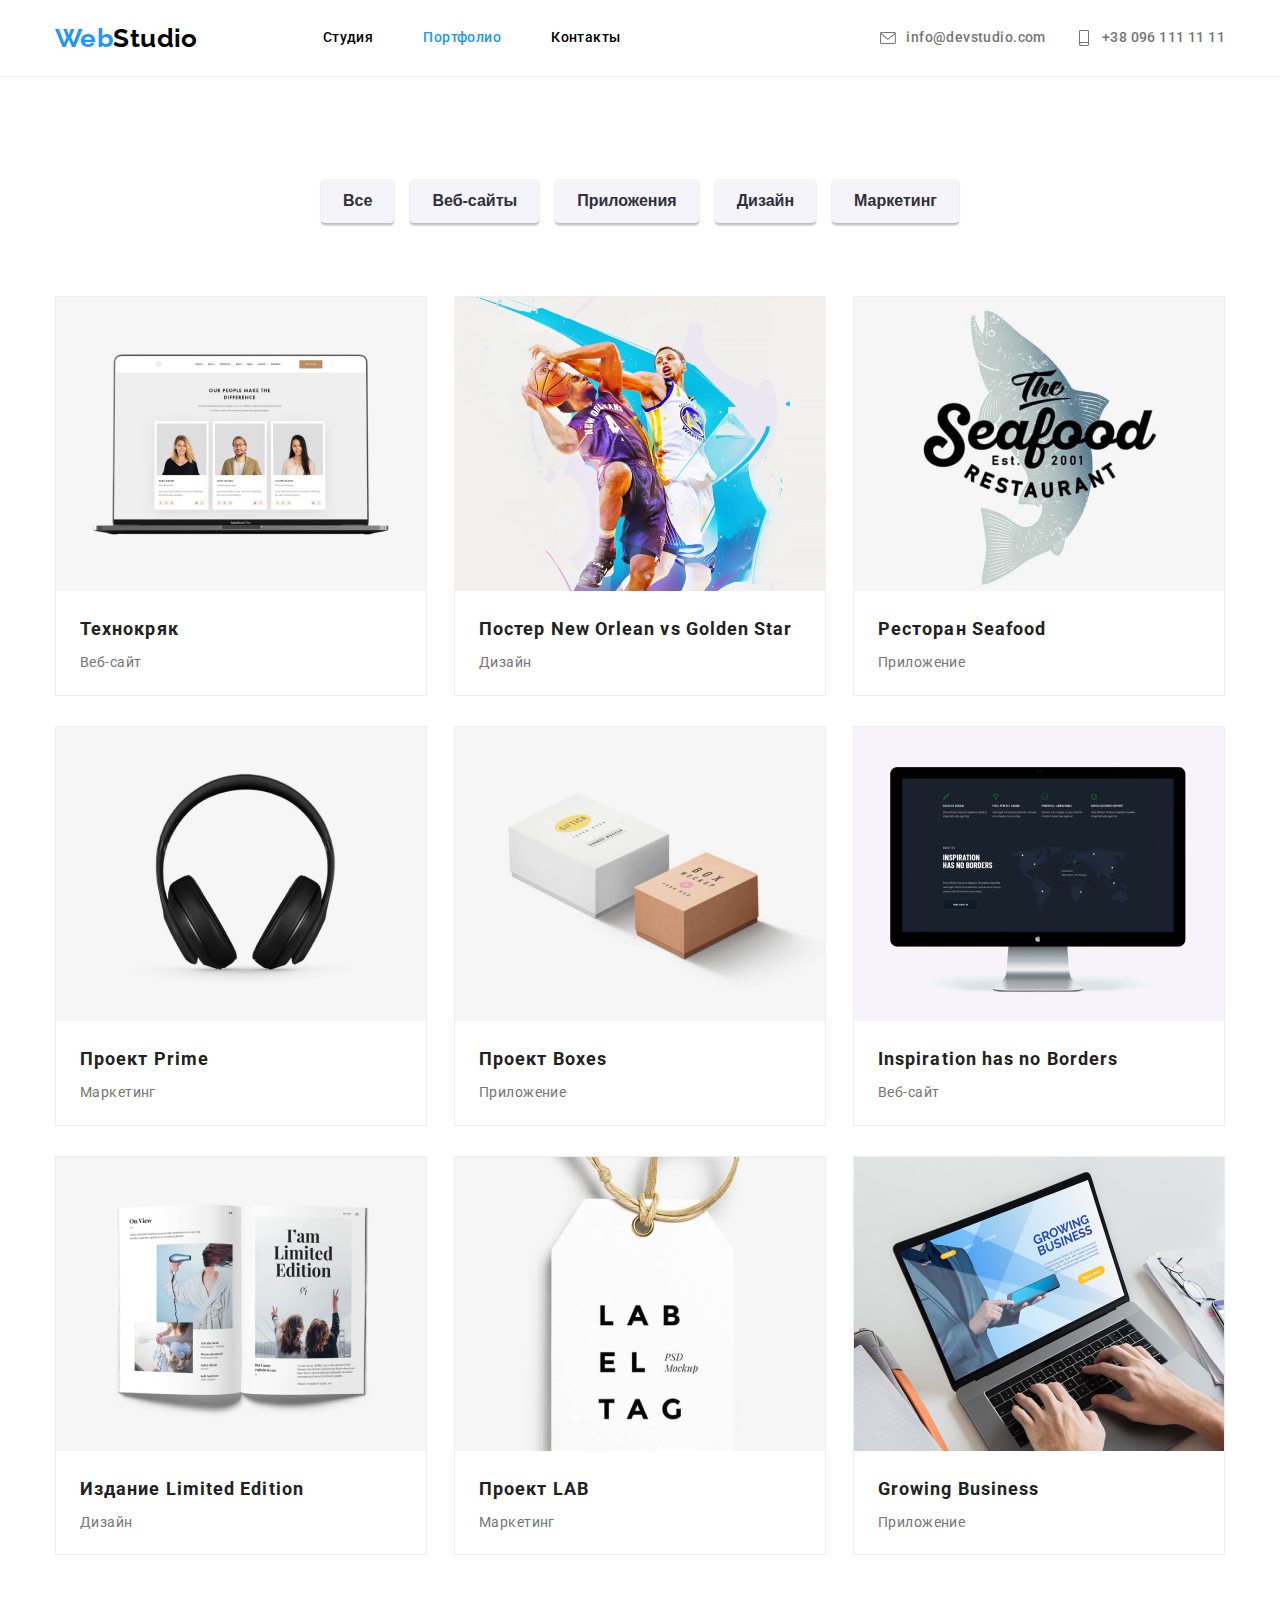
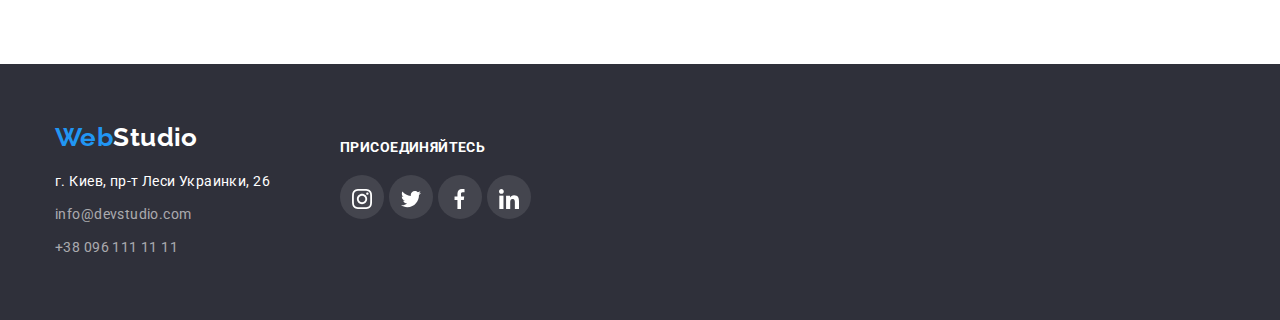
==== commit a95e25d6: "v1.2" ====
--- a/portfolio.html
+++ b/portfolio.html
@@ -20,7 +20,7 @@
                 <a class="logo" href="./index.html"><span class="logo__colored">Web</span>Studio</a>
                 <ul class="header__menu">
                     <li class="header__menu-item"><a class="header__menu-link" href="./index.html">Студия</a></li>
-                    <li class="header__menu-item"><a class="header__menu-link" href="./portfolio.html">Портфолио</a></li>
+                    <li class="header__menu-item"><a class="header__menu-link selected" href="./portfolio.html">Портфолио</a></li>
                     <li class="header__menu-item"><a class="header__menu-link" href="">Контакты</a></li>
                 </ul>
             </nav>
@@ -50,7 +50,7 @@
             <ul class="pf-pics">
                 <li class="pf-item" >
                     <div class="box">
-                        <img src="./img/pf1.jpg" alt=""> 
+                        <img src="./img/pf1.jpg" alt="picture of item"> 
                         <div class="overlay">
                             <p>Ресурс предлагает комплексные предложения с разным уровнем функционала и сервисов. Все это позволит посетителю получить
                             исчерпывающие сведения о компании или частном лице.</p>
@@ -62,7 +62,8 @@
                     </div>
                 </li>
                 <li class="pf-item" >
-                    <div class="box box-item2">
+                    <div class="box">
+                        <img src="./img/pf2.jpg" alt="picture of item">
                         <div class="overlay">
                             <p>Ресурс предлагает комплексные предложения с разным уровнем функционала и сервисов. Все это позволит
                                 посетителю получить
@@ -75,7 +76,8 @@
                     </div>
                 </li>
                 <li class="pf-item" >
-                    <div class="box box-item3">
+                    <div class="box">
+                        <img src="./img/pf3.jpg" alt="picture of item">
                         <div class="overlay">
                             <p>Ресурс предлагает комплексные предложения с разным уровнем функционала и сервисов. Все это позволит
                                 посетителю получить
@@ -88,7 +90,8 @@
                     </div>
                 </li>
                 <li class="pf-item" >
-                    <div class="box box-item4">
+                    <div class="box">
+                        <img src="./img/pf4.jpg" alt="picture of item">
                         <div class="overlay">
                             <p>Ресурс предлагает комплексные предложения с разным уровнем функционала и сервисов. Все это позволит
                                 посетителю получить
@@ -101,7 +104,8 @@
                     </div>
                 </li>
                 <li class="pf-item" >
-                    <div class="box box-item5">
+                    <div class="box">
+                        <img src="./img/pf5.jpg" alt="picture of item">
                         <div class="overlay">
                             <p>Ресурс предлагает комплексные предложения с разным уровнем функционала и сервисов. Все это позволит
                                 посетителю получить
@@ -114,7 +118,8 @@
                     </div>
                 </li>
                 <li class="pf-item" >
-                    <div class="box box-item6">
+                    <div class="box">
+                        <img src="./img/pf6.jpg" alt="picture of item">
                         <div class="overlay">
                             <p>Ресурс предлагает комплексные предложения с разным уровнем функционала и сервисов. Все это позволит
                                 посетителю получить
@@ -127,7 +132,8 @@
                     </div>
                 </li>
                 <li class="pf-item" >
-                    <div class="box box-item7">
+                    <div class="box">
+                        <img src="./img/pf7.jpg" alt="picture of item">
                         <div class="overlay">
                             <p>Ресурс предлагает комплексные предложения с разным уровнем функционала и сервисов. Все это позволит
                                 посетителю получить
@@ -140,7 +146,8 @@
                     </div>
                 </li>
                 <li class="pf-item" >
-                    <div class="box box-item8">
+                    <div class="box">
+                        <img src="./img/pf8.jpg" alt="picture of item">
                         <div class="overlay">
                             <p>Ресурс предлагает комплексные предложения с разным уровнем функционала и сервисов. Все это позволит
                                 посетителю получить
@@ -153,7 +160,8 @@
                     </div>
                 </li>
                 <li class="pf-item" >
-                    <div class="box box-item9">
+                    <div class="box">
+                        <img src="./img/pf9.jpg" alt="picture of item">
                         <div class="overlay">
                             <p>Ресурс предлагает комплексные предложения с разным уровнем функционала и сервисов. Все это позволит
                                 посетителю получить
--- a/css/styles.css
+++ b/css/styles.css
@@ -13,6 +13,19 @@
 a {
   text-decoration: none;
   color: black;
+}
+.selected {
+  color: var(--blue-color);
+}
+.selected::before {
+  /* хз как это делать, это как бы,
+  ну, на этом наши полномочия всё */
+  content: '';
+  background-color: var(--blue-color);
+  width: 100%;
+  height: 4px;
+  bottom: 5px;
+  /* не робе( */
 }
 .container {
 max-width: 1170px;
@@ -149,8 +162,8 @@
   position: absolute;
   width: 30px;
   height: 30px;
-  top: 30px;
-  right: 30px;
+  top: 8px;
+  right: 8px;
   border: 1px solid rgba(0, 0, 0, 0.1);
   border-radius: 50%;
 }
@@ -162,7 +175,7 @@
   height: 2px;
   top: 13px;
   right: 5px;
-  background-color: rgba(0, 0, 0, 0.1);
+  background-color: rgba(0, 0, 0, 1);
   transform: rotate(45deg);
 }
 
@@ -174,16 +187,12 @@
   height: 2px;
   top: 13px;
   right: 5px;
-  background-color: rgba(0, 0, 0, 0.1);
+  background-color: rgba(0, 0, 0, 1);
   transform: rotate(-45deg);
 }
 
 .modal-close:hover {
   background-color: var(--blue-color);
-}
-
-.modal-close-btn::after {
-  
 }
 /* WHAT WE DO */
 .what-we-do {
@@ -491,15 +500,6 @@
   margin-right: auto;
   overflow: hidden;
 }
-.box-item1 {background: url(../img/pf1.jpg);}
-.box-item2 {background: url(../img/pf2.jpg);}
-.box-item3 {background: url(../img/pf3.jpg);}
-.box-item4 {background: url(../img/pf4.jpg);}
-.box-item5 {background: url(../img/pf5.jpg);}
-.box-item6 {background: url(../img/pf6.jpg);}
-.box-item7 {background: url(../img/pf7.jpg);}
-.box-item8 {background: url(../img/pf8.jpg);}
-.box-item9 {background: url(../img/pf9.jpg);}
 
 .pf-item:hover .overlay {
   transform: translatey(0);
